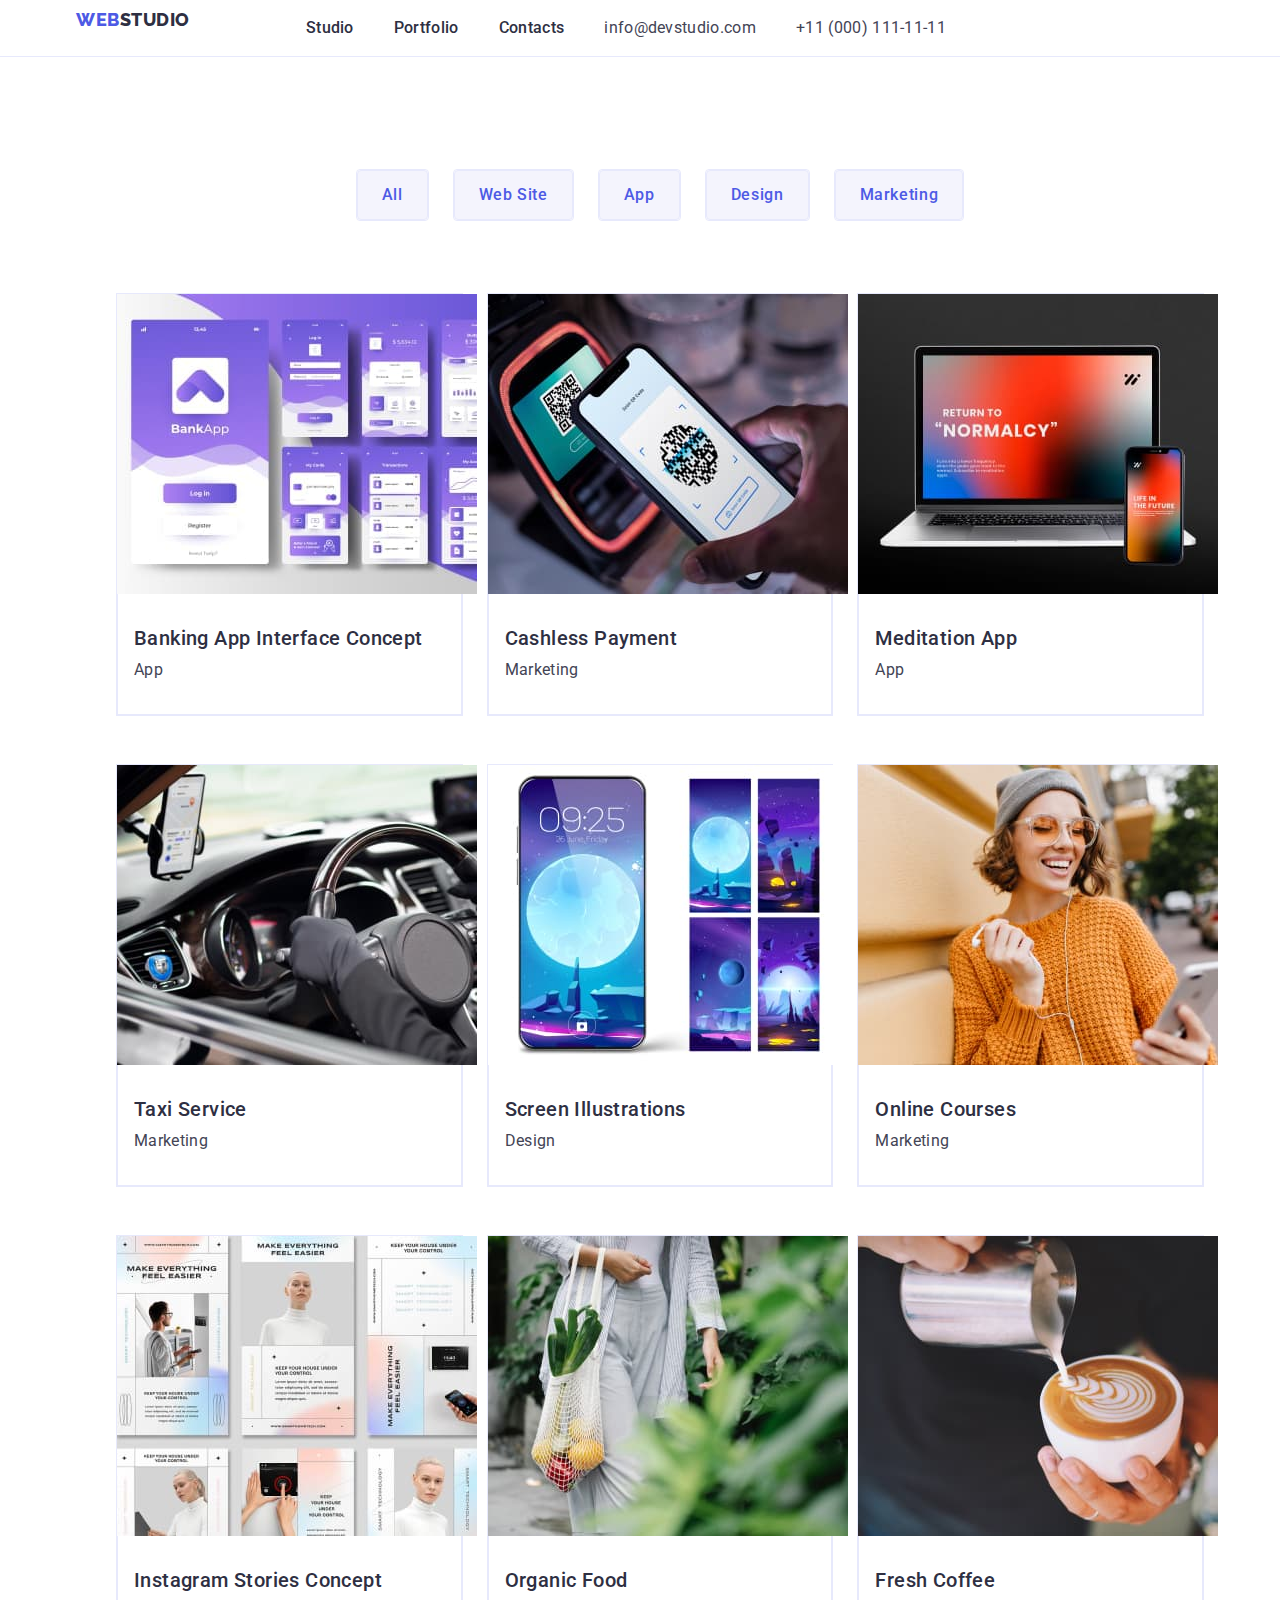
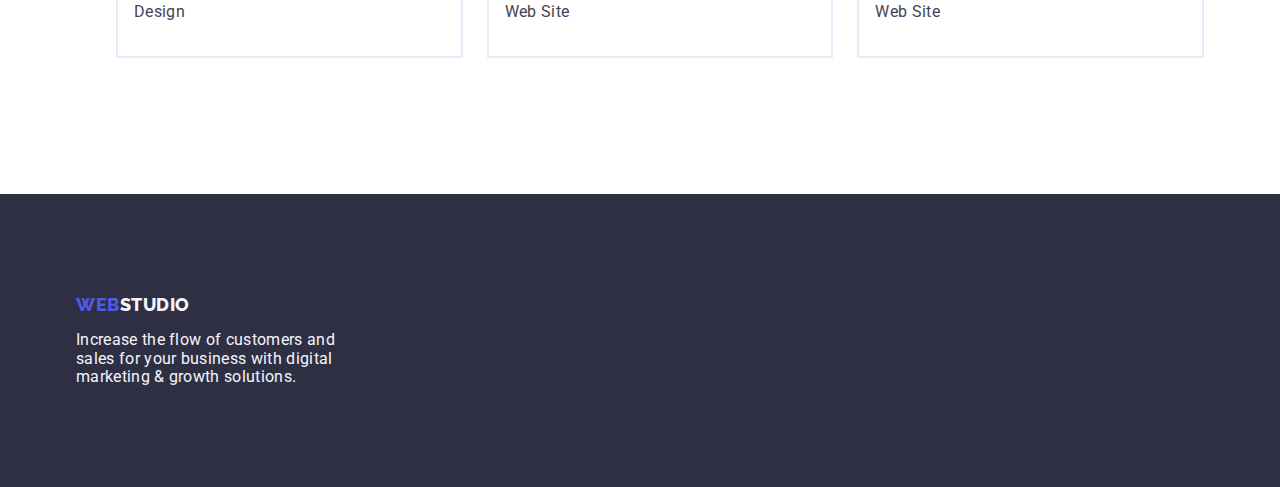
==== portfolio.html @ 4f3b9f26 "Initial commit" ====
<!DOCTYPE html>
<html lang="en">
<!-- <link rel="stylesheet" href="./css/styles.css/style.css\"> -->

<head>
    <meta charset="UTF-8">
    <meta http-equiv="X-UA-Compatible" content="IE=edge">
    
    <meta name="viewport" content="width=device-width, initial-scale=1.0">
    <link rel="preconnect" href="https://fonts.googleapis.com">
<link rel="preconnect" href="https://fonts.gstatic.com" crossorigin>
<link href="https://fonts.googleapis.com/css2?family=Roboto:wght@400;500;700;900&display=swap" rel="stylesheet">
<link rel="preconnect" href="https://fonts.googleapis.com">
<link rel="preconnect" href="https://fonts.gstatic.com" crossorigin>
<link href="https://fonts.googleapis.com/css2?family=Raleway:wght@800&family=Roboto:wght@400;500;700;900&display=swap" rel="stylesheet">
<link rel="stylesheet" href="https://cdn.jsdelivr.net/npm/modern-normalize@1.1.0/modern-normalize.min.css">
<link rel="stylesheet" href="./css/styles.css">
    <title>Web Studio</title>
</head>

 <body>
    
   <!--HEAD-->

   <header class="header-class">
<div class="header-div container">
    <nav class="header-nav">
        
        <a class="logo list link" href="./index.html">Web<span class="studio">Studio</span></a>
        <ul class="list menu">
            <li><a class="link nav-link" href="./index.html">Studio</a></li>
            <li><a class="link nav-link" href="./portfolio.html">Portfolio</a></li>
            <li><a class="link nav-link" href="">Contacts</a></li>
        </ul>
    </nav>
      
    <address class="address">
        <ul class="list address-list">
            <li><a class="link contact" href="mailto:info@devstudio.com">info@devstudio.com</a></li>
            <li><a class="link contact" href="tel:+110001111111">+11 (000) 111-11-11</a></li>
        </ul>
    </address>
</div>   
    </header>



    <main>
<!-- Buttons -->

<section class="bunners">
    <div class="container">
    
    <h1 hidden>Portfolio</h1>
    <ul class="listbtn list">
        <li class="list-btn"><button class="text-btn buttons" type="button">All</button></li>
        <li class="list-btn"><button class="text-btn buttons" type="button">Web Site</button></li>
        <li class="list-btn"><button class="text-btn buttons" type="button">App</button></li>
        <li class="list-btn"><button class="text-btn buttons" type="button">Design</button></li>
        <li class="list-btn"><button class="text-btn buttons" type="button">Marketing</button></li>
    </ul>




<!-- Pictures -->

      
    <ul class="portfolio">

        <li class="cart"><a class="prt-list link" href="#">
            <img src="./images/banking.jpg" alt="picture1" width="360" height="300">
            <div class="portfolio-name">
            <h2 class="port-hdr">Banking App Interface Concept</h2>
            <p class="port-pgf">App</p> 
        </div>
      </a>
    </li> 

        <li class="cart"><a class="prt-list link" href="#">
            <img src="./images/cashless.jpg" alt="picture2" width="360" height="300">
            <div class="portfolio-name">
            <h2 class="port-hdr">Cashless Payment</h2>
            <p class="port-pgf">Marketing</p>
        </div>
    </a>
</li>

        <li class="cart"><a class="prt-list link" href="#">
            <img src="./images/meditation.jpg" alt="picture3" width="360" height="300">
            <div class="portfolio-name">
            <h2  class="port-hdr">Meditation App</h2>
            <p class="port-pgf">App</p>
        </div>
    </a>
        </li>
  

        <li class="cart"><a class="prt-list link" href="#"><img src="./images/taxi.jpg" alt="picture2" width="360" height="300">
            <div class="portfolio-name">
            <h2 class="port-hdr">Taxi Service</h2>
            <p class="port-pgf">Marketing</p>
        </div>
    </a>
</li>

        <li class="cart"><a class="prt-list link" href="#">
            <img src="./images/screen.jpg" alt="picture3" width="360" height="300">
            <div class="portfolio-name">
            <h2 class="port-hdr">Screen Illustrations</h2>
            <p class="port-pgf">Design</p>
        </div>
    </a>
</li>
      
        <li class="cart"><a class="prt-list link" href="#">
            <img src="./images/online.jpg" alt="picture1" width="360" height="300">
            <div class="portfolio-name">
            <h2 class="port-hdr">Online Courses</h2>
            <p class="port-pgf">Marketing</p>
        </div>
    </a>
</li>

        <li class="cart"><a class="prt-list link" href="#">
            <img src="./images/instagram.jpg" alt="picture2" width="360" height="300">
            <div class="portfolio-name">
            <h2 class="port-hdr">Instagram Stories Concept</h2>
            <p class="port-pgf">Design</p>
        </div>
    </a>
        </li>

        <li class="cart"><a class="prt-list link" href="#">
            <img src="./images/organic.jpg" alt="picture3" width="360" height="300">
            <div class="portfolio-name">
            <h2 class="port-hdr">Organic Food</h2>
            <p class="port-pgf">Web Site</p>
        </div>
    </a>
        </li>


        <li class="cart"><a class="prt-list link" href="#">
            <img src="./images/fresh.jpg" alt="picture1" width="360" height="300">
            <div class="portfolio-name">  
            <h2 class="port-hdr">Fresh Coffee</h2>
             <p class="port-pgf">Web Site</p>
            </div>
      </a>
     </li>


        </ul>
    </div>

    </section>


    </main>  

 <!--FOOTER--> 
 <footer class="container-footer">

    <div class="container">
        <a class="logo link" href="./index.html">Web<span class="studioft">Studio</span></a>

<p class="footer-p">Increase the flow of customers and sales for your business with digital marketing & growth solutions.</p>  

</div>
</footer>
    
</body>
</html>
---- css/styles.css ----
html {
  box-sizing: border-box;
}

*,
*::before,
::after {
  box-sizing: inherit;
}

img {
  display: block;
}

body {
  background-color: var(--color-main);
  font-family: Roboto, sans-serif;
  /* weight: Regular;  */
  color: #434455;
  /* Letter Spacing: 2%; */
}

:root {
  /* Text colors */
  --main-txt-cl: #2e2f42;
  --accent-txt-cl: #4d5ae5;
  --color-main: #ffffff;
  --hover-main: #404bbf;
  --footer-second: #f4f4fd;
  --background-hover: #404bbf;
  --background-team: #f4f4fd;
  --color-pgf: #434455;
  --border-button: #e7e9fc;
}

/* reset start */
h1,
h2,
h3,
h4,
h5,
h6,
p {
  margin: 0;
}



/**
      |============================
      |Base styles
      |============================
    */

.link {
  text-decoration: none;
  list-style-type: none;
}

ul {
  list-style-type: none;
}

/**
      |============================
      |Header styles
      |============================
    */

.header-class {
  border-bottom: 1px solid var(--border-button);
}

.header-div {
  display: flex;
  align-items: center;
}
.container {
  width: 1158px;
  padding: 0 15px;
  margin: 0 auto;
}

.header-nav {
  display: flex;
  align-items: center;
}

.menu {
  display: flex;
  gap: 40px;
}

.logo {
  font-family: "Raleway", sans-serif;
  font-weight: 800;
  font-size: 18px;
  line-height: 1.17;
  text-transform: uppercase;
  color: var(--accent-txt-cl);
  letter-spacing: 0.03em;
  text-decoration: none;
  margin-right: 76px;
}

.studio {
  color: var(--main-txt-cl);
}

.link:hover,
.link:focus {
  color: var(--hover-main);
}

.nav-link {
  font-weight: 500;
  line-height: 1.5;
  letter-spacing: 0.02em;
  color: var(--main-txt-cl);
  padding: 24px 0;
}

.address-list {
  display: flex;
  gap: 40px;
}

.contact {
  font-family: "Roboto", sans-serif;
  font-size: 16px;
  line-height: 1.5;
  letter-spacing: 0.02em;
  color: var(--color-pgf);
  font-style: normal;
}

.address {
  font-style: normal;
}

.main-bunner {
  background-color: var(--main-txt-cl);
  padding: 188px 0;
}

.design-h {
  font-family: "Roboto", sans-serif;
  font-style: normal;
  font-weight: 700;
  font-size: 56px;
  line-height: 1.07;
  text-align: center;
  letter-spacing: 0.02em;
  color: var(--color-main);
  max-width: 496px;
}

.button-textn {
  font-family: "Roboto", sans-serif;
  font-weight: 500;
  font-size: 16px;
  line-height: 1.5;

  letter-spacing: 0.04em;
  background-color: var(--accent-txt-cl);
  color: var(--color-main);
  cursor: pointer;

  display: block;
  min-width: 169px;
  height: 56px;
  border: none;
  border-radius: 4px;
}

.button-textn:hover,
.button-textn:focus {
  background: var(--background-hover);
  box-shadow: 0px 4px 4px rgba(0, 0, 0, 0.15);
  border-radius: 4px;
}

.strategy {
  padding: 120px 0;
}

.opportunity {
  font-family: "Roboto", sans-serif;
  font-style: normal;
  font-weight: 500;
  font-size: 20px;
  line-height: 1.2;
  letter-spacing: 0.02em;
  color: var(--main-txt-cl);

  margin-bottom: 8px;
}

.textp {
  font-family: "Roboto", sans-serif;
  font-weight: 400;
  font-size: 16px;
  line-height: 1.5;
  letter-spacing: 0.02em;
  color: var(--color-pgf);

  text-align: center;
}

.doing {
  padding-bottom: 120px;
}

.texthtwo {
  font-family: "Roboto", sans-serif;
  font-style: normal;
  font-weight: 700;
  font-size: 36px;
  line-height: 1.11;
  /* identical to box height, or 111% */

  text-align: center;
  letter-spacing: 0.02em;
  text-transform: capitalize;
  color: var(--main-txt-cl);

  margin-bottom: 72px;
}

.list-secth {
  display: flex;
  gap: 24px;
}

.list-li {
  width: calc(100% - 48px) / 3;
}

.team {
  background: var(--background-team);
  padding: 120px 0;
}

.list-secfor {
  display: flex;
  gap: 24px;
}

.texththree {
  font-family: "Roboto", sans-serif;
  font-style: normal;
  font-weight: 500;
  font-size: 20px;
  line-height: 1.2;
  text-align: center;
  letter-spacing: 0.02em;
  color: var(--main-txt-cl);
  background-color: var(--color-main);
}
.textp {
  font-family: "Roboto", sans-serif;
  font-style: normal;
  font-weight: 400;
  font-size: 16px;
  line-height: 1.5;
  text-align: center;
  letter-spacing: 0.02em;
  color: var(--color-pgf);
}

.li-class {
  background-color: var(--color-main);
  width: calc(100% - 72px) / 4;
  border-radius: 0px 0px 4px 4px;
}

.name {
  padding: 32px 16px;
}

.texththree {
  text-align: center;
  margin-bottom: 8px;
}

.element {
  width: calc((100% - 72px) / 4);
}

.container-footer {
  background: var(--main-txt-cl);

  padding: 100px 0;
}

.studioft {
  color: var(--footer-second);
  text-transform: uppercase;
}

.logo {
  display: inline-block;
  margin-bottom: 16px;
}

.footer-p {
  color: var(--footer-second);
  font-size: 16px;
  line-height: 1.17;
  letter-spacing: 0.02em;
  max-width: 264px;
}

/**
      |============================
      |Portfolio
      |============================
    */

.bunners {
  padding: 96px 0 120px;
}
.listbtn {
  display: flex;
  justify-content: center;
  gap: 24px;
  margin-bottom: 72px;
}

.list-btn {
  border: 1px solid var(--border-button);
  border-radius: 4px;
}

.list-two {
  display: flex;
  gap: 24px;
}

.text-btn {
  font-family: "Roboto", sans-serif;
  font-style: normal;
  font-weight: 500;
  font-size: 16px;
  line-height: 1.5;

  display: flex;
  align-items: center;
  text-align: center;
  letter-spacing: 0.04em;
  color: var(--accent-txt-cl);

  padding: 12px 24px;
}

.buttons {
  background: var(--background-team);
  border: 1px solid var(--border-button);
  border-radius: 4px;
  cursor: pointer;
}

.buttons:hover,
.buttons:focus {
  color: var(--color-main);
  background: var(--background-hover);
  box-shadow: 0px 3px 1px rgba(0, 0, 0, 0.1), 0px 2px 1px rgba(0, 0, 0, 0.08),
    0px 2px 2px rgba(0, 0, 0, 0.12);
  border-radius: 4px;
}

.text-btn:hover {
  border: 1px solid transparent;
}

.text-btn:focus {
  border: 1px solid transparent;
}

.portfolio {
  display: flex;
  flex-wrap: wrap;
  column-gap: 24px;
  row-gap: 48px;
  
  margin: 0, auto;
  margin-left: auto;
  margin-right: auto;
}

.cart {
  background: var(--color-main);
  /* CORNFLOWER */
  border: 1px solid var(--border-button);
  width: calc((100% - 48px) / 3);
}

.portfolio-name {
  padding: 32px 16px;
  border: 1px solid var(--border-button);
  border-top: none;
}


.prt-list {
}
.link {
}

.port-hdr {
  font-family: "Roboto";
  font-style: normal;
  font-weight: 500;
  font-size: 20px;
  line-height: 1.2;
  letter-spacing: 0.02em;
  color: var(--main-txt-cl);

  margin-bottom: 8px;
}

.port-pgf {
  font-family: "Roboto";
  font-style: normal;
  font-weight: 400;
  font-size: 16px;
  line-height: 1.5;
  letter-spacing: 0.02em;
  color: var(--color-pgf);
}
.linl {
}
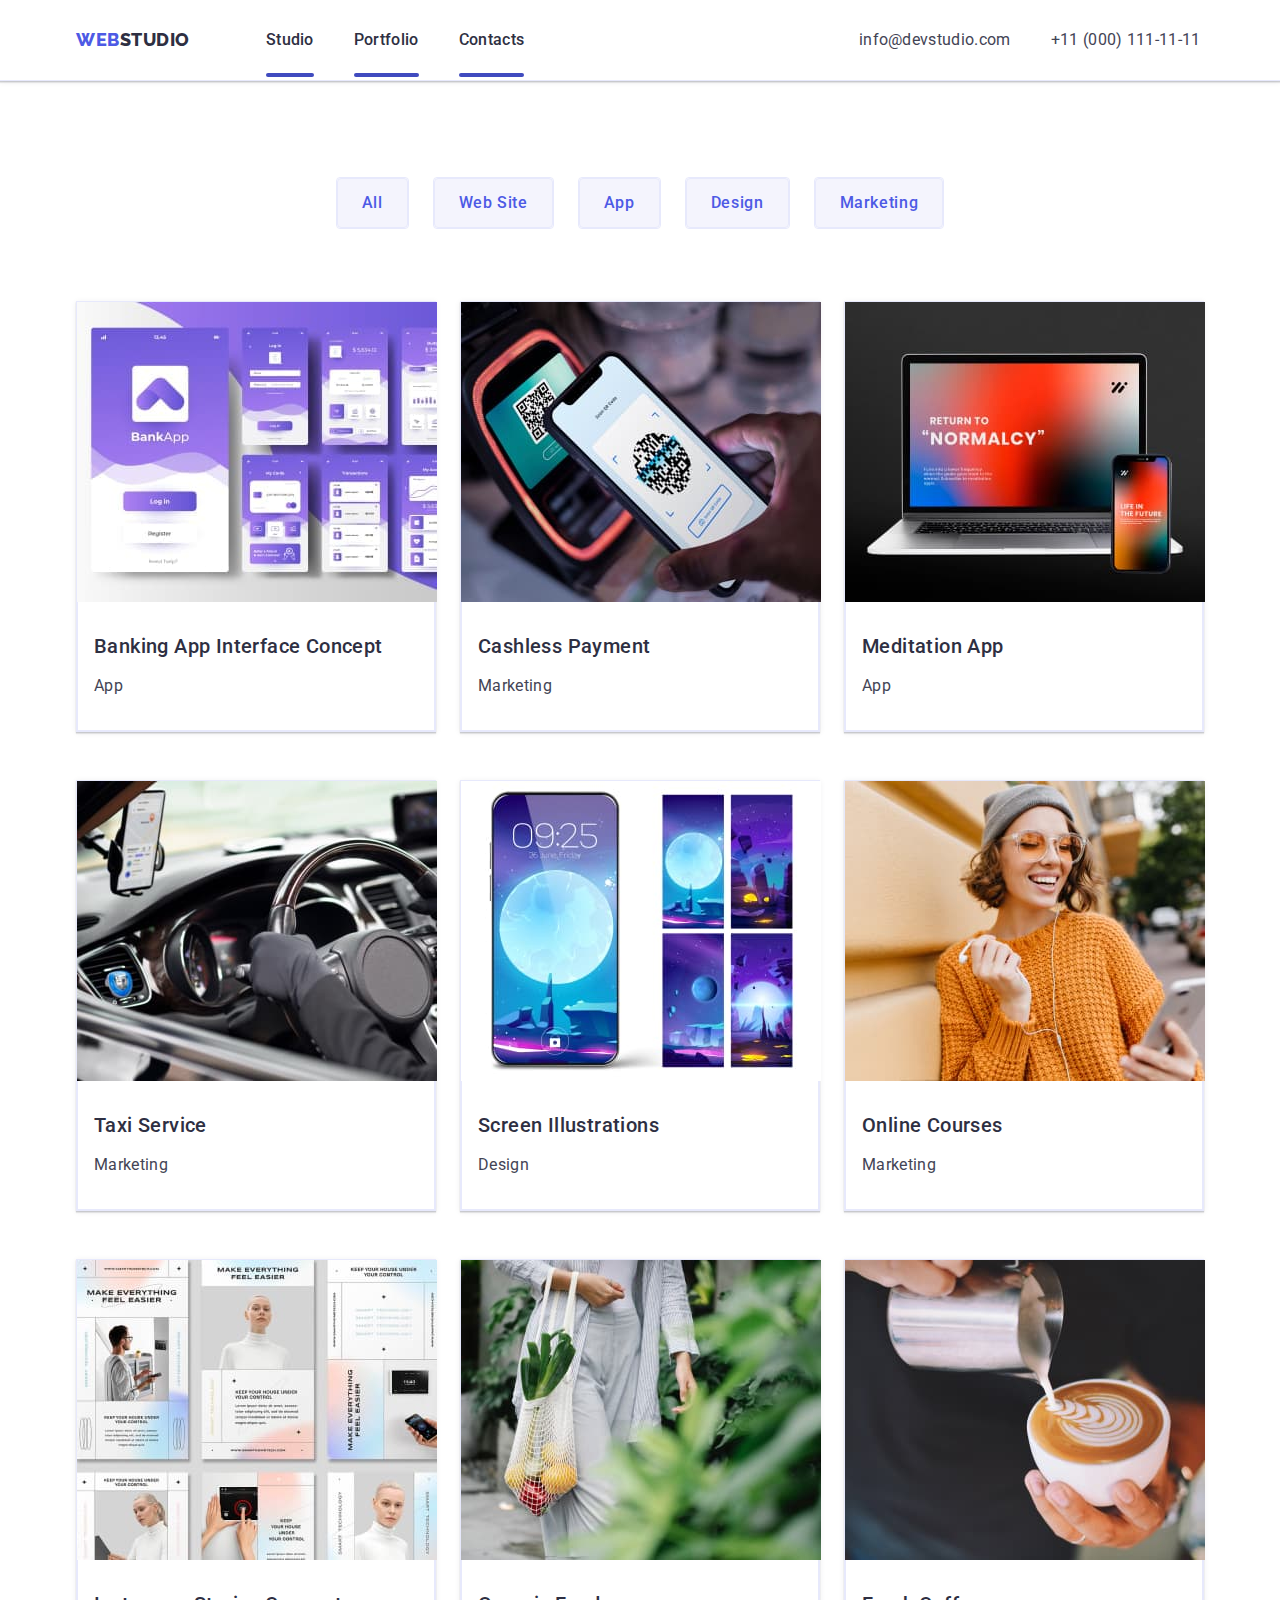
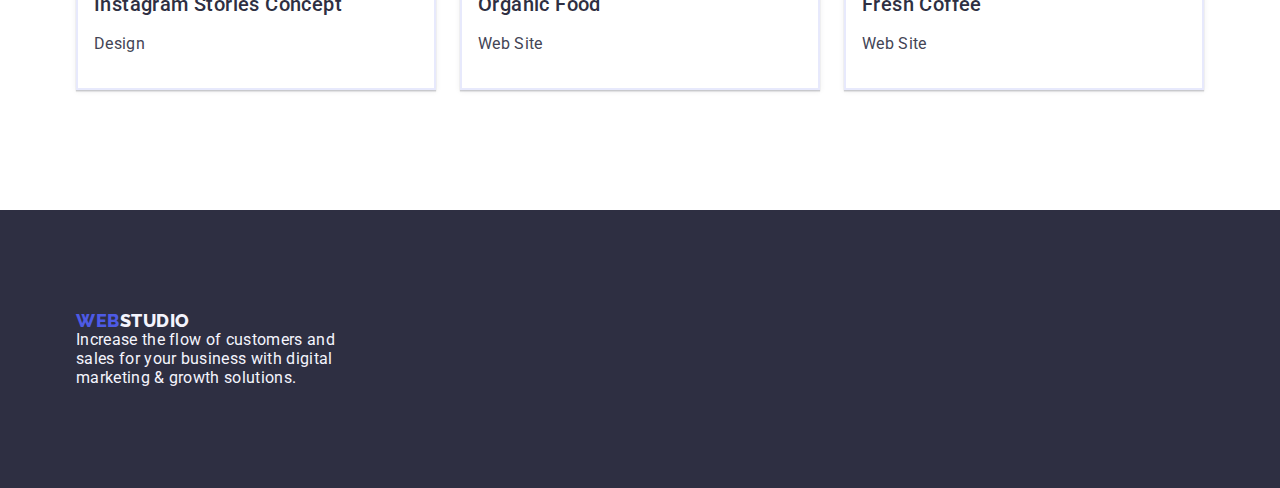
==== commit 9e22d979: "113" ====
--- a/portfolio.html
+++ b/portfolio.html
@@ -23,26 +23,25 @@
    <!--HEAD-->
 
    <header class="header-class">
-<div class="header-div container">
-    <nav class="header-nav">
-        
-        <a class="logo list link" href="./index.html">Web<span class="studio">Studio</span></a>
-        <ul class="list menu">
-            <li><a class="link nav-link" href="./index.html">Studio</a></li>
-            <li><a class="link nav-link" href="./portfolio.html">Portfolio</a></li>
-            <li><a class="link nav-link" href="">Contacts</a></li>
-        </ul>
-    </nav>
-      
-    <address class="address">
-        <ul class="list address-list">
-            <li><a class="link contact" href="mailto:info@devstudio.com">info@devstudio.com</a></li>
-            <li><a class="link contact" href="tel:+110001111111">+11 (000) 111-11-11</a></li>
-        </ul>
-    </address>
-</div>   
-    </header>
-
+    <div class="header-div container">
+        <nav class="header-nav">
+            
+            <a class="logo list link" href="./index.html">Web<span class="studio">Studio</span></a>
+            <ul class="list menu">
+                <li><a class="link nav-link menu-list" href="./index.html">Studio</a></li>
+                <li><a class="link nav-link menu-list" href="./portfolio.html">Portfolio</a></li>
+                <li><a class="link nav-link menu-list" href="">Contacts</a></li>
+            </ul>
+        </nav>
+          
+        <address class="address">
+            <ul class="list address-list">
+                <li><a class="link contact" href="mailto:info@devstudio.com">info@devstudio.com</a></li>
+                <li><a class="link contact" href="tel:+110001111111">+11 (000) 111-11-11</a></li>
+            </ul>
+        </address>
+    </div>   
+        </header>
 
 
     <main>
@@ -51,7 +50,7 @@
 <section class="bunners">
     <div class="container">
     
-    <h1 hidden>Portfolio</h1>
+    <h1 class="visually-hidden">Portfolio</h1>
     <ul class="listbtn list">
         <li class="list-btn"><button class="text-btn buttons" type="button">All</button></li>
         <li class="list-btn"><button class="text-btn buttons" type="button">Web Site</button></li>
--- a/css/styles.css
+++ b/css/styles.css
@@ -44,7 +44,11 @@
   margin: 0;
 }
 
-
+.list {
+  list-style-type: none;
+  margin: 0;
+  padding: 0;
+}
 
 /**
       |============================
@@ -59,6 +63,8 @@
 
 ul {
   list-style-type: none;
+  margin: 0;
+  padding: 0;
 }
 
 /**
@@ -69,6 +75,8 @@
 
 .header-class {
   border-bottom: 1px solid var(--border-button);
+  box-shadow: 0px 2px 1px rgba(46, 47, 66, 0.08),
+    0px 1px 1px rgba(46, 47, 66, 0.16), 0px 1px 6px rgba(46, 47, 66, 0.08);
 }
 
 .header-div {
@@ -84,11 +92,48 @@
 .header-nav {
   display: flex;
   align-items: center;
+  margin-right: 332px;
 }
 
 .menu {
   display: flex;
   gap: 40px;
+  padding: 0px;
+  width: 261px;
+}
+
+.menu li {
+  height: 80px;
+  display: flex;
+  align-items: center;
+}
+
+.menu-list {
+  position: relative;
+}
+
+.menu-list::after {
+  position: absolute;
+  content: "";
+  width: 100%;
+  height: 4px;
+  left: 0;
+  bottom: -1px;
+  background: #404bbf;
+  color: #404bbf;
+  border-radius: 2px;
+}
+
+
+.link:hover,
+.link:focus {
+  color: var(--hover-main);
+}
+
+
+
+.nav-link {
+  transition: color 250ms cubic-bezier(0.4, 0, 0.2, 1);
 }
 
 .logo {
@@ -107,10 +152,7 @@
   color: var(--main-txt-cl);
 }
 
-.link:hover,
-.link:focus {
-  color: var(--hover-main);
-}
+
 
 .nav-link {
   font-weight: 500;
@@ -120,6 +162,47 @@
   padding: 24px 0;
 }
 
+.list-two {
+  display: flex;
+  gap: 24px;
+  margin: 0 auto;
+}
+
+.feature-card {
+  display: flex;
+  align-items: center;
+  justify-content: center;
+  margin-bottom: 8px;
+
+  background: #f4f4fd;
+  border-radius: 4px;
+  width: 264px;
+  height: 112px;
+}
+
+/* .feature-icon {
+  width: 64;
+  height: 64;
+} */
+
+.list-flex h3 {
+  margin-top: 8px;
+  margin-bottom: 8px;
+  line-height: 1.14;
+}
+
+.list-two::after {
+  content: "1";
+  position: absolute;
+  left: 0;
+  /* bottom: -1px; */
+  height: 4px;
+  background-color: #404bbf;
+  /* color: #404bbf; */
+  border-radius: 2px;
+  display: inline-block;
+}
+
 .address-list {
   display: flex;
   gap: 40px;
@@ -132,6 +215,8 @@
   letter-spacing: 0.02em;
   color: var(--color-pgf);
   font-style: normal;
+
+  transition: color 250ms cubic-bezier(0.4, 0, 0.2, 1);
 }
 
 .address {
@@ -139,8 +224,19 @@
 }
 
 .main-bunner {
-  background-color: var(--main-txt-cl);
   padding: 188px 0;
+  background-image: linear-gradient(
+      rgba(46, 47, 66, 0.7),
+      rgba(46, 47, 66, 0.7)
+    ),
+    url(../images/people-office1.jpg);
+  max-width: 1440px;
+  margin: 0 auto;
+  justify-content: center;
+  align-items: center;
+  background-repeat: no-repeat;
+  background-position: center;
+  background-size: cover;
 }
 
 .design-h {
@@ -153,6 +249,56 @@
   letter-spacing: 0.02em;
   color: var(--color-main);
   max-width: 496px;
+  margin: auto;
+  padding-bottom: 48px;
+}
+
+.backdrop {
+  position: fixed;
+  top: 0;
+  z-index: 2;
+  width: 100%;
+  height: 100%;
+  transition: opacity 1s, visibility 1s;
+
+}
+
+.backdrop.is-hidden .modal {
+  transform: translate(-50%, -50%) scale(0);
+}
+
+
+
+.modal {
+  position: absolute;
+  top: 50%;
+  left: 50%;
+  transform: translate(-50%, -50%) scale(1);
+  transition: transform 1s;
+  width: 408px;
+  height: 584px;
+  box-shadow: 0px 1px 1px rgba(0, 0, 0, 0.14), 0px 1px 3px rgba(0, 0, 0, 0.12),
+    0px 2px 1px rgba(0, 0, 0, 0.2);
+  border-radius: 4px;
+  background-color: #fcfcfc;
+}
+
+.modal-btn {
+  position: absolute;
+  right: 24px;
+  top: 24px;
+  background: #fcfcfc;
+  background-color: transparent;
+  box-shadow: 0px 1px 1px rgba(0, 0, 0, 0.14), 0px 1px 3px rgba(0, 0, 0, 0.12),
+    0px 2px 1px rgba(0, 0, 0, 0.2);
+  border: 1px solid rgba(0, 0, 0, 0.1);
+  border-radius: 50%;
+}
+
+.is-hidden {
+  visibility: hidden;
+  opacity: 0;
+  pointer-events: none;
 }
 
 .button-textn {
@@ -160,17 +306,20 @@
   font-weight: 500;
   font-size: 16px;
   line-height: 1.5;
-
   letter-spacing: 0.04em;
   background-color: var(--accent-txt-cl);
   color: var(--color-main);
   cursor: pointer;
-
   display: block;
   min-width: 169px;
   height: 56px;
   border: none;
   border-radius: 4px;
+  margin: auto;
+  padding: 16px 32px;
+  gap: 10px;
+
+  transition: background-color 250ms cubic-bezier(0.4, 0, 0.2, 1);
 }
 
 .button-textn:hover,
@@ -184,6 +333,19 @@
   padding: 120px 0;
 }
 
+.visually-hidden {
+  position: absolute;
+  width: 1px;
+  height: 1px;
+  margin: -1px;
+  border: 0;
+  padding: 0;
+  white-space: nowrap;
+  clip-path: inset(100%);
+  clip: rect(0 0 0 0);
+  overflow: hidden;
+}
+
 .opportunity {
   font-family: "Roboto", sans-serif;
   font-style: normal;
@@ -194,6 +356,7 @@
   color: var(--main-txt-cl);
 
   margin-bottom: 8px;
+  width: calc((100% - 48px) / 3);
 }
 
 .textp {
@@ -205,6 +368,13 @@
   color: var(--color-pgf);
 
   text-align: center;
+}
+
+.textp::after {
+  content: "";
+  display: block;
+  align-items: center;
+  margin: 10px;
 }
 
 .doing {
@@ -256,7 +426,9 @@
   letter-spacing: 0.02em;
   color: var(--main-txt-cl);
   background-color: var(--color-main);
-}
+  margin-bottom: 8px;
+}
+
 .textp {
   font-family: "Roboto", sans-serif;
   font-style: normal;
@@ -266,31 +438,136 @@
   text-align: center;
   letter-spacing: 0.02em;
   color: var(--color-pgf);
+  margin-bottom: 8px;
 }
 
 .li-class {
   background-color: var(--color-main);
   width: calc(100% - 72px) / 4;
   border-radius: 0px 0px 4px 4px;
-}
-
-.name {
-  padding: 32px 16px;
-}
-
-.texththree {
-  text-align: center;
-  margin-bottom: 8px;
-}
+  box-shadow: 0px 1px 6px rgba(46, 47, 66, 0.08),
+    0px 1px 1px rgba(46, 47, 66, 0.16), 0px 2px 1px rgba(46, 47, 66, 0.08);
+    gap: 24px; 
+    transition: background-color 250ms cubic-bezier(0.4, 0, 0.2, 1);
+}
+
+.name-picture {
+  padding: 32px 0;
+}
+
+.list-soc {
+  display: flex;
+  justify-content: center;
+  gap: 10;
+}
+
+
+.list-soc-items {
+  width: 40px;
+  height: 40px;
+  gap: 24;
+  background-color: 250ms cubic-bezier(0.4, 0, 0.2, 1);
+}
+
+.list-soc-link {
+  width: 40px;
+  height: 40px;
+  background-color: #4d5ae5;
+  border-radius: 50%;
+  display: flex;
+  align-items: center;
+  justify-content: center;
+
+}
+
+.list-soc-link:hover,
+.list-soc-link:focus {
+  background: #31d0aa;
+}
+
+.list-soc-icon {
+  fill: #ffffff;
+}
+
+
+
+.list-soc-link:hover,
+.list-soc-link:focus {
+  background-color: #404bbf;
+}
+
 
 .element {
   width: calc((100% - 72px) / 4);
 }
 
+/**
+      |============================
+      |Footer
+      |============================
+    */
+
+.footer-social {
+  box-sizing: border-box;
+
+  margin-right: 23px;
+}
+
+.list-footer {
+  display: flex;
+  flex-direction: row;
+  align-items: flex-start;
+  padding: 0px;
+  gap: 16px;
+}
+
+.list-soc-items-footer {
+  flex-wrap: nowrap;
+  width: 40px;
+  height: 40px;
+  background-color: #4d5ae5;
+  border-radius: 50%;
+  display: flex;
+  align-items: center;
+  justify-content: center;
+}
+
+.list-soc-items-footer:hover,
+.list-soc-items-footer:focus {
+  background: #31d0aa;
+}
+
+.list-soc-icon {
+  fill: #f4f4fd;
+}
+
+/* .list-soc-link-footer {
+  display: flex;
+  align-items: center;
+  justify-content: center;
+} */
+
 .container-footer {
   background: var(--main-txt-cl);
-
+  display: flex;
   padding: 100px 0;
+  grid-column: 2;
+  flex-wrap: wrap;
+  gap: 35px;
+
+  /* background: var(--main-txt-cl);
+  grid-column: 2;
+  max-width: 1440px;
+  display: flex;
+  flex-wrap: wrap;
+  justify-content: space-between;
+  gap: 35px; */
+}
+
+.subscribe {
+  background-color: #404bbf;
+  width: 70px;
+  height: 40px;
 }
 
 .studioft {
@@ -300,7 +577,7 @@
 
 .logo {
   display: inline-block;
-  margin-bottom: 16px;
+  /* margin-bottom: 16px; */
 }
 
 .footer-p {
@@ -309,6 +586,73 @@
   line-height: 1.17;
   letter-spacing: 0.02em;
   max-width: 264px;
+}
+
+.footer-psocial {
+  margin-top: 12px;
+  margin-bottom: 20px;
+  font-family: "Roboto";
+  font-style: normal;
+  font-weight: 500;
+  font-size: 16px;
+  line-height: 24px;
+  /* identical to box height, or 150% */
+  letter-spacing: 0.02em;
+  color: #ffffff;
+}
+
+.text-customers {
+  font-family: "Roboto", sans-serif;
+  font-style: normal;
+  font-weight: 700;
+  font-size: 36px;
+  line-height: 1.11;
+  text-align: center;
+  letter-spacing: 0.02em;
+  text-transform: capitalize;
+  color: var(--main-txt-cl);
+  margin-bottom: 72px;
+}
+
+.test {
+  padding-top: 120px;
+  padding-bottom: 120px;
+}
+
+.test-list {
+  display: flex;
+  gap: 24px;
+}
+
+
+.test-item {
+  width: calc((100% - 120px) / 6);
+  height: 88px;
+}
+
+.test-link {
+  width: 100%;
+  height: 100%;
+  border: 1px solid #8e8f99;
+  border-radius: 4px;
+  display: flex;
+  align-items: center;
+  justify-content: center;
+  color: #8e8f99;
+  transition: border-color 250ms cubic-bezier(0.4, 0, 0.2, 1), color 250ms cubic-bezier(0.4, 0, 0.2, 1);
+}
+
+.test-icon {
+  width: 104px;
+  height: 56px;
+  fill: currentColor;
+  /* background-color: #31D0AA; */
+}
+
+.test-link:hover,
+.test-link:focus {
+  border-color: #404bbf;
+  color: #404bbf;
 }
 
 /**
@@ -316,6 +660,12 @@
       |Portfolio
       |============================
     */
+
+.container-footer-div {
+  width: 267px;
+  margin-right: 120px;
+  margin-left: 156px;
+}
 
 .bunners {
   padding: 96px 0 120px;
@@ -382,7 +732,7 @@
   flex-wrap: wrap;
   column-gap: 24px;
   row-gap: 48px;
-  
+
   margin: 0, auto;
   margin-left: auto;
   margin-right: auto;
@@ -393,20 +743,29 @@
   /* CORNFLOWER */
   border: 1px solid var(--border-button);
   width: calc((100% - 48px) / 3);
+  box-shadow: 0px 1px 6px rgba(46, 47, 66, 0.08),
+    0px 1px 1px rgba(46, 47, 66, 0.16), 0px 2px 1px rgba(46, 47, 66, 0.08);
 }
 
 .portfolio-name {
+  display: flex;
+  flex-direction: column;
+  justify-content: center;
+  align-items: flex-start;
+  padding: 0px 16px;
+  gap: 8px;
+
+  /*   
+  width: 360px;
+  height: 56px;
+  left: 0px;
+  top: 332px; */
+
   padding: 32px 16px;
   border: 1px solid var(--border-button);
   border-top: none;
 }
 
-
-.prt-list {
-}
-.link {
-}
-
 .port-hdr {
   font-family: "Roboto";
   font-style: normal;
@@ -428,5 +787,3 @@
   letter-spacing: 0.02em;
   color: var(--color-pgf);
 }
-.linl {
-}
